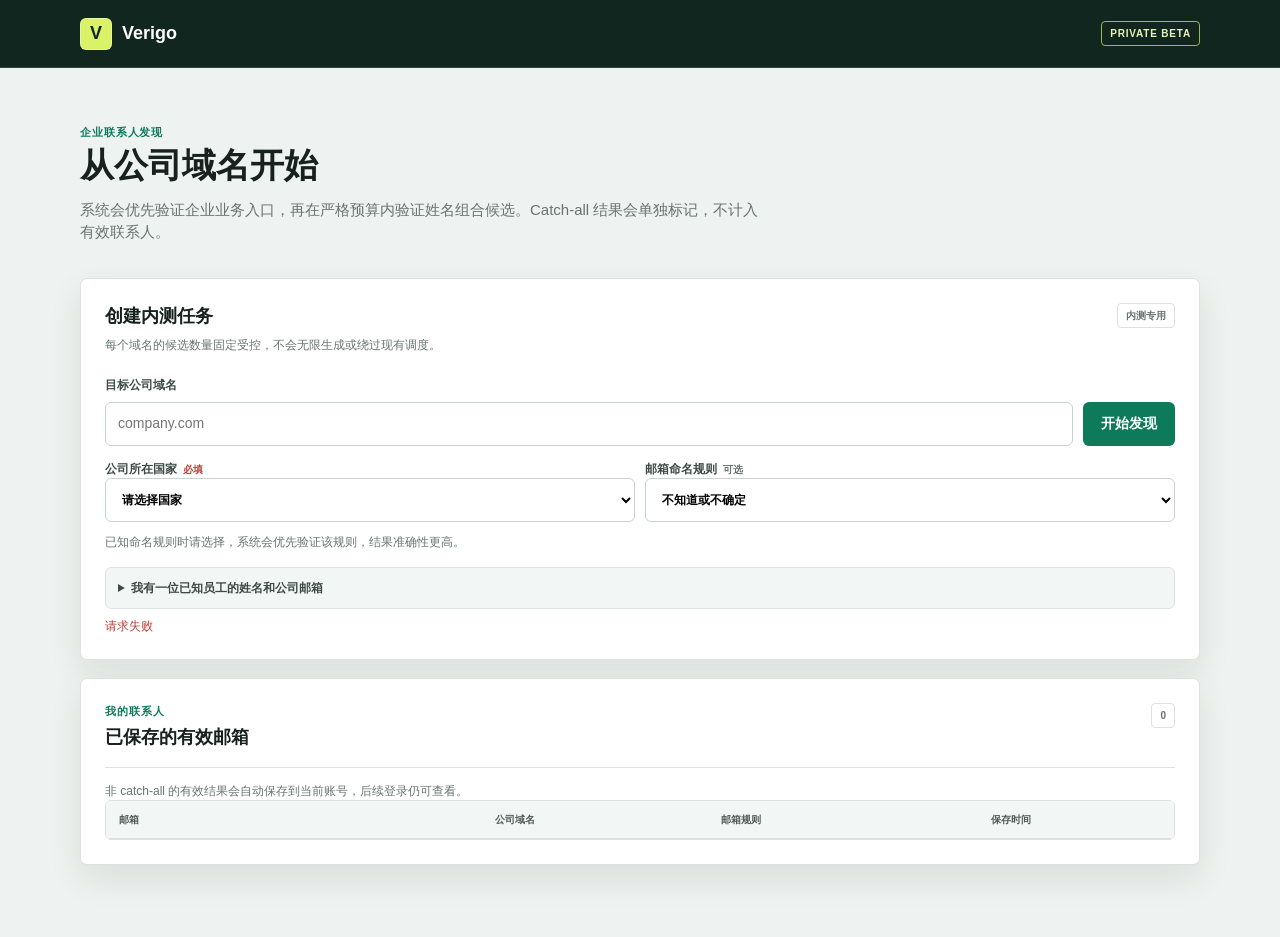
==== private_pages/prospecting-beta.html @ 8c3feac4 "Extend contact prospecting history and saves" ====
<!doctype html>
<html lang="zh-CN">
<head>
  <meta charset="utf-8">
  <meta name="viewport" content="width=device-width, initial-scale=1">
  <meta name="robots" content="noindex,nofollow,noarchive">
  <title>Verigo - 企业联系人发现内测</title>
  <link rel="icon" type="image/svg+xml" href="/static/favicon.svg">
  <link rel="stylesheet" href="/static/css/prospecting-beta.css">
</head>
<body>
  <header class="topbar">
    <a class="brand" href="/dashboard" aria-label="返回 Verigo">
      <span class="brand-mark">V</span><span>Verigo</span>
    </a>
    <span class="beta-label">PRIVATE BETA</span>
  </header>
  <main class="shell">
    <section class="intro" aria-labelledby="page-title">
      <p class="eyebrow">企业联系人发现</p>
      <h1 id="page-title">从公司域名开始</h1>
      <p>系统会优先验证企业业务入口，再在严格预算内验证姓名组合候选。Catch-all 结果会单独标记，不计入有效联系人。</p>
    </section>

    <section class="tool" aria-labelledby="submit-title">
      <div class="tool-heading">
        <div><h2 id="submit-title">创建内测任务</h2><p>每个域名的候选数量固定受控，不会无限生成或绕过现有调度。</p></div>
        <span id="daily-limit" class="limit">内测专用</span>
      </div>
      <form id="run-form" class="run-form">
        <label for="domain">目标公司域名</label>
        <div class="domain-row">
          <input id="domain" name="domain" type="text" autocomplete="url" placeholder="company.com" spellcheck="false" required>
          <button id="submit" class="primary" type="submit">开始发现</button>
        </div>
        <div class="run-fields">
          <label for="country">公司所在国家<span class="required">必填</span>
            <select id="country" name="country" required>
              <option value="" selected disabled>请选择国家</option>
              <option value="US">美国</option><option value="GB">英国</option><option value="DE">德国</option>
              <option value="FR">法国</option><option value="IT">意大利</option><option value="ES">西班牙</option>
              <option value="CN">中国</option><option value="JP">日本</option><option value="KR">韩国</option>
              <option value="IN">印度</option><option value="CA">加拿大</option><option value="AU">澳大利亚</option>
              <option value="NL">荷兰</option><option value="SE">瑞典</option><option value="CH">瑞士</option>
              <option value="BR">巴西</option><option value="MX">墨西哥</option><option value="PL">波兰</option>
              <option value="TR">土耳其</option><option value="OTHER">其他（英文姓名库）</option>
            </select>
          </label>
          <label for="email-pattern">邮箱命名规则<span class="optional">可选</span>
            <select id="email-pattern" name="email_pattern">
              <option value="">不知道或不确定</option>
              <option value="first.last">first.last</option><option value="firstlast">firstlast</option>
              <option value="first_last">first_last</option><option value="first-last">first-last</option>
              <option value="f.last">f.last</option><option value="flast">flast</option>
              <option value="last.first">last.first</option><option value="lastfirst">lastfirst</option>
              <option value="last_first">last_first</option>
            </select>
          </label>
        </div>
        <p class="field-hint">已知命名规则时请选择，系统会优先验证该规则，结果准确性更高。</p>
        <details class="known-contact">
          <summary>我有一位已知员工的姓名和公司邮箱</summary>
          <p>系统会从这个样本自动识别邮箱规则，并在本域名的后续任务中优先使用。</p>
          <div class="known-contact-fields">
            <label>名字<input id="known-first-name" autocomplete="given-name" placeholder="John"></label>
            <label>姓氏<input id="known-last-name" autocomplete="family-name" placeholder="Smith"></label>
            <label>公司邮箱<input id="known-email" type="email" autocomplete="email" placeholder="john.smith@company.com"></label>
          </div>
        </details>
        <p id="form-error" class="error" role="alert"></p>
      </form>
    </section>

    <section id="run-panel" class="run-panel hidden" aria-live="polite">
      <div class="run-heading">
        <div><p class="eyebrow">当前任务</p><h2 id="run-domain">-</h2></div>
        <div class="run-actions"><span id="run-status" class="status">-</span><button id="stop" class="stop hidden" type="button">停止</button></div>
      </div>
      <div class="progress-copy"><span id="progress-copy">-</span><strong id="progress-value">0%</strong></div>
      <div class="progress-track"><div id="progress-bar" class="progress-bar"></div></div>
      <div class="metrics" aria-label="任务统计">
        <div><span>候选</span><strong id="metric-total">0</strong></div>
        <div><span>已处理</span><strong id="metric-completed">0</strong></div>
        <div><span>有效</span><strong id="metric-verified">0</strong></div>
        <div><span>Catch-all</span><strong id="metric-catchall">0</strong></div>
      </div>
      <p id="profile-copy" class="profile-copy"></p>
      <p id="run-error" class="error" role="alert"></p>
    </section>

    <section id="results-panel" class="results hidden" aria-labelledby="results-title">
      <div class="results-heading"><div><p class="eyebrow">结果</p><h2 id="results-title">已确认企业联系方式</h2></div><span id="result-count" class="limit">0</span></div>
      <div class="table-wrap">
        <table>
          <thead><tr><th>邮箱</th><th>类别</th><th>生成依据</th><th>状态</th><th>验证详情</th></tr></thead>
          <tbody id="results-body"></tbody>
        </table>
      </div>
    </section>

    <section id="saved-contacts-panel" class="results" aria-labelledby="saved-contacts-title">
      <div class="results-heading"><div><p class="eyebrow">我的联系人</p><h2 id="saved-contacts-title">已保存的有效邮箱</h2></div><span id="saved-contact-count" class="limit">0</span></div>
      <p class="profile-copy">非 catch-all 的有效结果会自动保存到当前账号，后续登录仍可查看。</p>
      <div class="table-wrap">
        <table>
          <thead><tr><th>邮箱</th><th>公司域名</th><th>邮箱规则</th><th>保存时间</th></tr></thead>
          <tbody id="saved-contacts-body"></tbody>
        </table>
      </div>
    </section>
  </main>
  <script src="/static/js/prospecting-beta.js"></script>
</body>
</html>
---- static/css/prospecting-beta.css ----
:root { --ink:#17211e; --muted:#68746f; --line:#dce3df; --soft:#f2f6f4; --paper:#fff; --canvas:#eef2f0; --accent:#0d7a59; --accent-dark:#075c42; --lime:#d9f267; --good:#087b57; --bad:#bc403a; --warn:#a45c08; --shadow:0 14px 34px rgba(26,42,35,.09); }
* { box-sizing:border-box; }
body { margin:0; min-width:320px; background:var(--canvas); color:var(--ink); font:14px/1.5 Inter,"Segoe UI","Microsoft YaHei",sans-serif; }
button,input,select { font:inherit; letter-spacing:0; } button { cursor:pointer; } .hidden { display:none !important; }
.topbar { height:68px; display:flex; align-items:center; justify-content:space-between; padding:0 max(24px,calc((100vw - 1120px)/2)); border-bottom:1px solid #31453b; background:#10261e; color:#fff; }
.brand { display:flex; align-items:center; gap:10px; color:inherit; text-decoration:none; font-size:18px; font-weight:800; }.brand-mark { display:grid; place-items:center; width:32px; height:32px; border:1px solid rgba(255,255,255,.34); border-radius:6px; background:var(--lime); color:#10261e; font-weight:900; }.beta-label,.limit { padding:4px 8px; border:1px solid #9fb64e; border-radius:4px; color:#e8f4b7; font-size:10px; font-weight:800; letter-spacing:.08em; }.limit { border-color:var(--line); background:#fff; color:var(--muted); letter-spacing:0; }
.shell { width:min(1120px,calc(100% - 32px)); margin:0 auto; padding:56px 0 72px; }.intro { max-width:690px; margin-bottom:34px; }.eyebrow { margin:0 0 5px; color:var(--accent); font-size:11px; font-weight:800; letter-spacing:.08em; }.intro h1 { margin:0; font-size:34px; line-height:1.16; }.intro p:last-child { margin:14px 0 0; color:var(--muted); font-size:15px; }
.tool,.run-panel,.results { margin-top:18px; border:1px solid var(--line); border-radius:7px; background:var(--paper); box-shadow:var(--shadow); }.tool { padding:24px; }.tool-heading,.run-heading,.results-heading,.progress-copy { display:flex; align-items:flex-start; justify-content:space-between; gap:18px; }.tool h2,.run-panel h2,.results h2 { margin:0; font-size:18px; }.tool-heading p,.profile-copy { margin:6px 0 0; color:var(--muted); font-size:12px; }.run-form { margin-top:22px; }.run-form label { display:block; margin-bottom:8px; color:#3e4b46; font-size:12px; font-weight:750; }.domain-row { display:flex; gap:10px; }.domain-row input { flex:1; min-width:0; min-height:44px; padding:9px 12px; border:1px solid #c9d3ce; border-radius:6px; outline:0; }.domain-row input:focus { border-color:var(--accent); box-shadow:0 0 0 3px rgba(13,122,89,.1); }.primary { min-height:44px; padding:0 18px; border:0; border-radius:6px; background:var(--accent); color:#fff; font-weight:750; }.primary:hover { background:var(--accent-dark); }.primary:disabled { background:#99a7a1; cursor:not-allowed; }.error { min-height:18px; margin:8px 0 0; color:var(--bad); font-size:12px; }
.run-panel,.results { padding:24px; }.run-actions { display:flex; align-items:center; gap:9px; }.status { padding:5px 8px; border-radius:4px; background:#edf1ef; color:var(--muted); font-size:11px; font-weight:750; }.status.running,.status.queued { background:#fff0d4; color:#85500b; }.status.completed { background:#ddf3e8; color:#086447; }.status.failed,.status.stopped { background:#f8e1df; color:#9c302c; }.stop { min-height:30px; padding:0 10px; border:1px solid #c94742; border-radius:5px; background:#fff; color:#aa3632; font-size:12px; font-weight:750; }.progress-copy { margin:25px 0 8px; color:var(--muted); font-size:12px; }.progress-copy strong { color:var(--ink); font-variant-numeric:tabular-nums; }.progress-track { height:7px; overflow:hidden; border-radius:5px; background:#e5ebe8; }.progress-bar { width:0; height:100%; background:var(--accent); transition:width .3s ease; }.metrics { display:grid; grid-template-columns:repeat(4,1fr); margin-top:22px; border:1px solid var(--line); border-radius:6px; overflow:hidden; }.metrics div { min-height:76px; display:flex; flex-direction:column; justify-content:center; padding:12px 15px; border-right:1px solid var(--line); }.metrics div:last-child { border:0; }.metrics span { color:var(--muted); font-size:11px; }.metrics strong { margin-top:4px; font-size:23px; font-variant-numeric:tabular-nums; }.profile-copy { padding-top:14px; border-top:1px solid var(--line); }
.run-fields { display:grid; grid-template-columns:repeat(2,minmax(0,1fr)); gap:10px; margin-top:14px; }.run-fields label { display:block; margin-bottom:8px; color:#3e4b46; font-size:12px; font-weight:750; }.run-fields select { width:100%; min-height:44px; padding:9px 12px; border:1px solid #c9d3ce; border-radius:6px; outline:0; background:#fff; }.run-fields select:focus { border-color:var(--accent); box-shadow:0 0 0 3px rgba(13,122,89,.1); }.required,.optional { margin-left:6px; font-size:10px; font-weight:700; }.required { color:var(--bad); }.optional,.field-hint { color:var(--muted); }.field-hint { margin:3px 0 0; font-size:12px; }
.known-contact { margin-top:16px; padding:11px 12px; border:1px solid var(--line); border-radius:6px; background:var(--soft); }.known-contact summary { color:#3e4b46; font-size:12px; font-weight:750; cursor:pointer; }.known-contact p { margin:8px 0 0; color:var(--muted); font-size:12px; }.known-contact-fields { display:grid; grid-template-columns:1fr 1fr 1.4fr; gap:10px; margin-top:12px; }.known-contact-fields label { display:block; color:#3e4b46; font-size:12px; font-weight:750; }.known-contact-fields input { width:100%; min-height:40px; margin-top:5px; padding:8px 10px; border:1px solid #c9d3ce; border-radius:5px; background:#fff; }
.results-heading { margin-bottom:16px; }.table-wrap { overflow:auto; border:1px solid var(--line); border-radius:6px; } table { width:100%; min-width:840px; border-collapse:collapse; table-layout:fixed; } th { padding:11px 13px; border-bottom:1px solid var(--line); background:var(--soft); color:#4d5a55; font-size:10px; text-align:left; text-transform:uppercase; } td { padding:12px 13px; border-bottom:1px solid #e8ecea; vertical-align:top; overflow-wrap:anywhere; } tbody tr:last-child td { border:0; } th:nth-child(1){width:25%} th:nth-child(2){width:15%} th:nth-child(3){width:18%} th:nth-child(4){width:13%}.pill { display:inline-block; padding:4px 7px; border-radius:4px; font-size:11px; font-weight:750; }.pill.verified { background:#dff3e9; color:var(--good); }.pill.undeliverable { background:#f9e2e0; color:var(--bad); }.pill.catch_all,.pill.unknown { background:#fff0d5; color:var(--warn); }.detail { color:var(--muted); font-size:12px; }.empty td { height:150px; color:var(--muted); text-align:center; vertical-align:middle; }
@media (max-width:680px) { .topbar { padding:0 16px; }.shell { width:min(100% - 24px,1120px); padding-top:34px; }.intro h1 { font-size:28px; }.tool,.run-panel,.results { padding:18px; }.tool-heading,.run-heading,.results-heading { align-items:flex-start; flex-direction:column; }.domain-row { flex-direction:column; }.run-fields,.known-contact-fields { grid-template-columns:1fr; }.primary { width:100%; }.metrics { grid-template-columns:repeat(2,1fr); }.metrics div:nth-child(2) { border-right:0; }.metrics div:nth-child(-n+2) { border-bottom:1px solid var(--line); } }
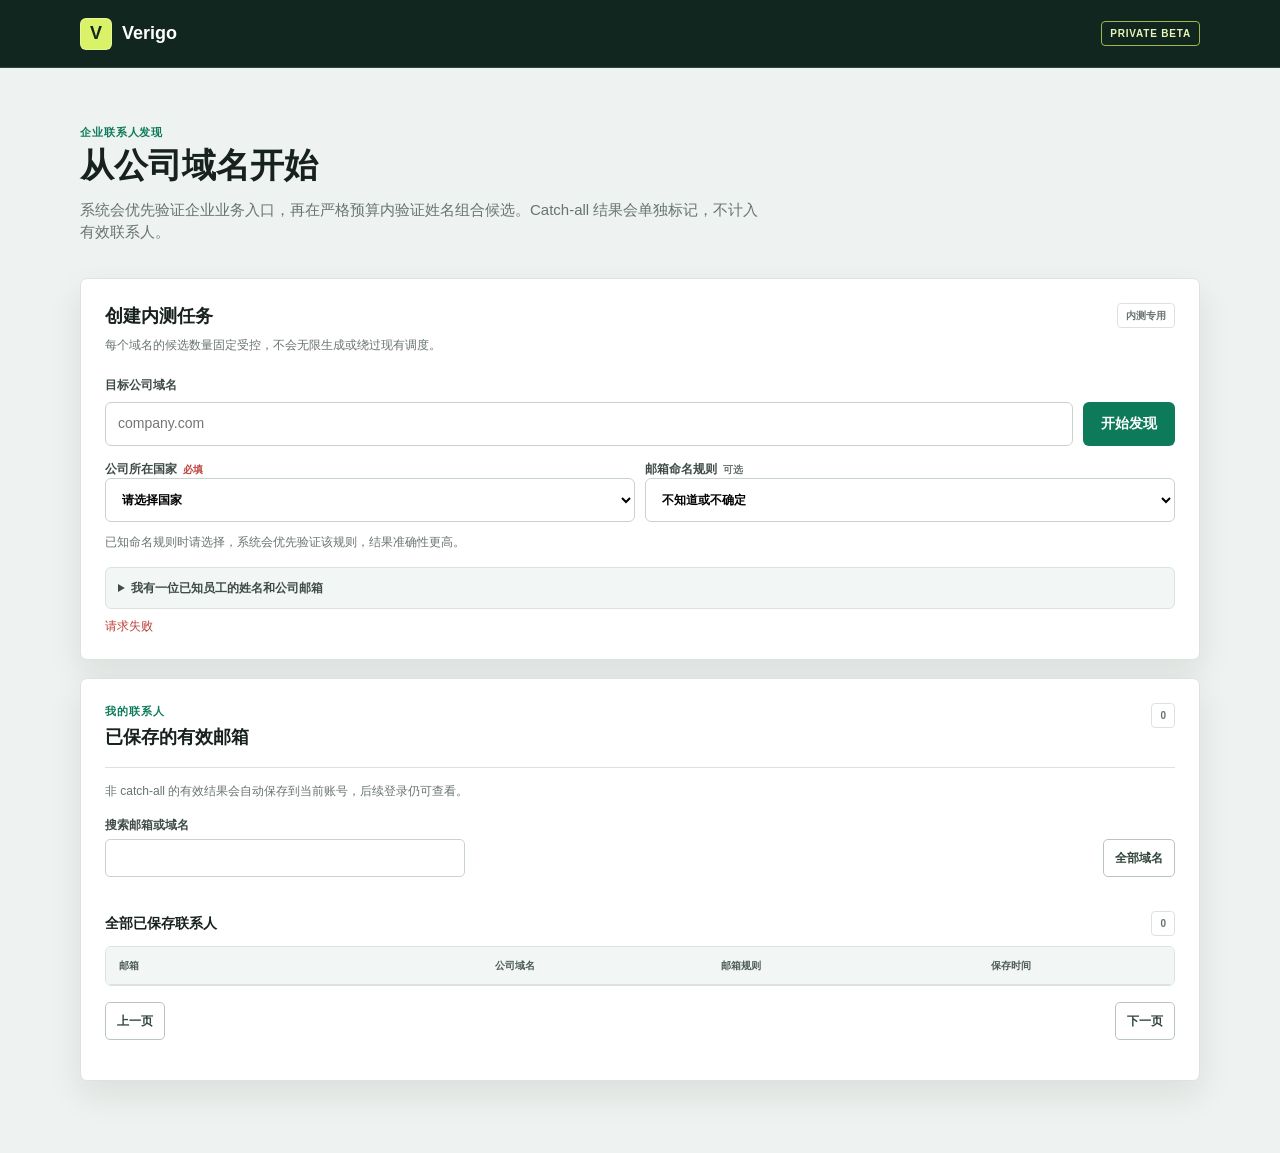
==== commit cef4e7d7: "Protect prospecting and organize saved contacts" ====
--- a/private_pages/prospecting-beta.html
+++ b/private_pages/prospecting-beta.html
@@ -85,6 +85,7 @@
         <div><span>Catch-all</span><strong id="metric-catchall">0</strong></div>
       </div>
       <p id="profile-copy" class="profile-copy"></p>
+      <p id="run-protection" class="protection-note hidden" role="status"></p>
       <p id="run-error" class="error" role="alert"></p>
     </section>
 
@@ -101,12 +102,19 @@
     <section id="saved-contacts-panel" class="results" aria-labelledby="saved-contacts-title">
       <div class="results-heading"><div><p class="eyebrow">我的联系人</p><h2 id="saved-contacts-title">已保存的有效邮箱</h2></div><span id="saved-contact-count" class="limit">0</span></div>
       <p class="profile-copy">非 catch-all 的有效结果会自动保存到当前账号，后续登录仍可查看。</p>
+      <div class="saved-controls">
+        <label class="saved-search"><span>搜索邮箱或域名</span><input id="saved-contact-search" type="search" autocomplete="off"></label>
+        <button id="saved-show-all" class="secondary" type="button">全部域名</button>
+      </div>
+      <div id="saved-domain-list" class="saved-domain-list" aria-label="按域名查看联系人"></div>
+      <div class="saved-table-heading"><div><h3 id="saved-contact-view-title">全部已保存联系人</h3></div><span id="saved-contact-view-count" class="limit">0</span></div>
       <div class="table-wrap">
         <table>
           <thead><tr><th>邮箱</th><th>公司域名</th><th>邮箱规则</th><th>保存时间</th></tr></thead>
           <tbody id="saved-contacts-body"></tbody>
         </table>
       </div>
+      <div class="saved-pagination"><button id="saved-previous" class="secondary" type="button">上一页</button><button id="saved-next" class="secondary" type="button">下一页</button></div>
     </section>
   </main>
   <script src="/static/js/prospecting-beta.js"></script>
--- a/static/css/prospecting-beta.css
+++ b/static/css/prospecting-beta.css
@@ -7,7 +7,9 @@
 .shell { width:min(1120px,calc(100% - 32px)); margin:0 auto; padding:56px 0 72px; }.intro { max-width:690px; margin-bottom:34px; }.eyebrow { margin:0 0 5px; color:var(--accent); font-size:11px; font-weight:800; letter-spacing:.08em; }.intro h1 { margin:0; font-size:34px; line-height:1.16; }.intro p:last-child { margin:14px 0 0; color:var(--muted); font-size:15px; }
 .tool,.run-panel,.results { margin-top:18px; border:1px solid var(--line); border-radius:7px; background:var(--paper); box-shadow:var(--shadow); }.tool { padding:24px; }.tool-heading,.run-heading,.results-heading,.progress-copy { display:flex; align-items:flex-start; justify-content:space-between; gap:18px; }.tool h2,.run-panel h2,.results h2 { margin:0; font-size:18px; }.tool-heading p,.profile-copy { margin:6px 0 0; color:var(--muted); font-size:12px; }.run-form { margin-top:22px; }.run-form label { display:block; margin-bottom:8px; color:#3e4b46; font-size:12px; font-weight:750; }.domain-row { display:flex; gap:10px; }.domain-row input { flex:1; min-width:0; min-height:44px; padding:9px 12px; border:1px solid #c9d3ce; border-radius:6px; outline:0; }.domain-row input:focus { border-color:var(--accent); box-shadow:0 0 0 3px rgba(13,122,89,.1); }.primary { min-height:44px; padding:0 18px; border:0; border-radius:6px; background:var(--accent); color:#fff; font-weight:750; }.primary:hover { background:var(--accent-dark); }.primary:disabled { background:#99a7a1; cursor:not-allowed; }.error { min-height:18px; margin:8px 0 0; color:var(--bad); font-size:12px; }
 .run-panel,.results { padding:24px; }.run-actions { display:flex; align-items:center; gap:9px; }.status { padding:5px 8px; border-radius:4px; background:#edf1ef; color:var(--muted); font-size:11px; font-weight:750; }.status.running,.status.queued { background:#fff0d4; color:#85500b; }.status.completed { background:#ddf3e8; color:#086447; }.status.failed,.status.stopped { background:#f8e1df; color:#9c302c; }.stop { min-height:30px; padding:0 10px; border:1px solid #c94742; border-radius:5px; background:#fff; color:#aa3632; font-size:12px; font-weight:750; }.progress-copy { margin:25px 0 8px; color:var(--muted); font-size:12px; }.progress-copy strong { color:var(--ink); font-variant-numeric:tabular-nums; }.progress-track { height:7px; overflow:hidden; border-radius:5px; background:#e5ebe8; }.progress-bar { width:0; height:100%; background:var(--accent); transition:width .3s ease; }.metrics { display:grid; grid-template-columns:repeat(4,1fr); margin-top:22px; border:1px solid var(--line); border-radius:6px; overflow:hidden; }.metrics div { min-height:76px; display:flex; flex-direction:column; justify-content:center; padding:12px 15px; border-right:1px solid var(--line); }.metrics div:last-child { border:0; }.metrics span { color:var(--muted); font-size:11px; }.metrics strong { margin-top:4px; font-size:23px; font-variant-numeric:tabular-nums; }.profile-copy { padding-top:14px; border-top:1px solid var(--line); }
+.protection-note { margin:12px 0 0; padding:10px 12px; border:1px solid #e5c887; border-radius:6px; background:#fff7e3; color:#7c5109; font-size:12px; }
 .run-fields { display:grid; grid-template-columns:repeat(2,minmax(0,1fr)); gap:10px; margin-top:14px; }.run-fields label { display:block; margin-bottom:8px; color:#3e4b46; font-size:12px; font-weight:750; }.run-fields select { width:100%; min-height:44px; padding:9px 12px; border:1px solid #c9d3ce; border-radius:6px; outline:0; background:#fff; }.run-fields select:focus { border-color:var(--accent); box-shadow:0 0 0 3px rgba(13,122,89,.1); }.required,.optional { margin-left:6px; font-size:10px; font-weight:700; }.required { color:var(--bad); }.optional,.field-hint { color:var(--muted); }.field-hint { margin:3px 0 0; font-size:12px; }
 .known-contact { margin-top:16px; padding:11px 12px; border:1px solid var(--line); border-radius:6px; background:var(--soft); }.known-contact summary { color:#3e4b46; font-size:12px; font-weight:750; cursor:pointer; }.known-contact p { margin:8px 0 0; color:var(--muted); font-size:12px; }.known-contact-fields { display:grid; grid-template-columns:1fr 1fr 1.4fr; gap:10px; margin-top:12px; }.known-contact-fields label { display:block; color:#3e4b46; font-size:12px; font-weight:750; }.known-contact-fields input { width:100%; min-height:40px; margin-top:5px; padding:8px 10px; border:1px solid #c9d3ce; border-radius:5px; background:#fff; }
 .results-heading { margin-bottom:16px; }.table-wrap { overflow:auto; border:1px solid var(--line); border-radius:6px; } table { width:100%; min-width:840px; border-collapse:collapse; table-layout:fixed; } th { padding:11px 13px; border-bottom:1px solid var(--line); background:var(--soft); color:#4d5a55; font-size:10px; text-align:left; text-transform:uppercase; } td { padding:12px 13px; border-bottom:1px solid #e8ecea; vertical-align:top; overflow-wrap:anywhere; } tbody tr:last-child td { border:0; } th:nth-child(1){width:25%} th:nth-child(2){width:15%} th:nth-child(3){width:18%} th:nth-child(4){width:13%}.pill { display:inline-block; padding:4px 7px; border-radius:4px; font-size:11px; font-weight:750; }.pill.verified { background:#dff3e9; color:var(--good); }.pill.undeliverable { background:#f9e2e0; color:var(--bad); }.pill.catch_all,.pill.unknown { background:#fff0d5; color:var(--warn); }.detail { color:var(--muted); font-size:12px; }.empty td { height:150px; color:var(--muted); text-align:center; vertical-align:middle; }
-@media (max-width:680px) { .topbar { padding:0 16px; }.shell { width:min(100% - 24px,1120px); padding-top:34px; }.intro h1 { font-size:28px; }.tool,.run-panel,.results { padding:18px; }.tool-heading,.run-heading,.results-heading { align-items:flex-start; flex-direction:column; }.domain-row { flex-direction:column; }.run-fields,.known-contact-fields { grid-template-columns:1fr; }.primary { width:100%; }.metrics { grid-template-columns:repeat(2,1fr); }.metrics div:nth-child(2) { border-right:0; }.metrics div:nth-child(-n+2) { border-bottom:1px solid var(--line); } }
+.saved-controls,.saved-table-heading,.saved-pagination { display:flex; align-items:end; justify-content:space-between; gap:12px; margin:16px 0; }.saved-search { display:grid; gap:5px; color:#3e4b46; font-size:12px; font-weight:750; }.saved-search input { width:min(360px,70vw); min-height:38px; padding:7px 9px; border:1px solid #c9d3ce; border-radius:5px; background:#fff; outline:0; }.saved-search input:focus { border-color:var(--accent); box-shadow:0 0 0 3px rgba(13,122,89,.1); }.secondary { min-height:38px; padding:0 11px; border:1px solid #b8c5be; border-radius:5px; background:#fff; color:#31453b; font-size:12px; font-weight:750; }.secondary:hover:not(:disabled) { border-color:var(--accent); color:var(--accent-dark); }.secondary:disabled { opacity:.45; cursor:not-allowed; }.saved-domain-list { display:grid; grid-template-columns:repeat(auto-fill,minmax(190px,1fr)); gap:8px; max-height:244px; overflow:auto; padding:1px; }.domain-card { min-height:62px; display:flex; flex-direction:column; align-items:flex-start; justify-content:center; gap:2px; padding:10px 11px; border:1px solid var(--line); border-radius:6px; background:#fff; color:var(--ink); text-align:left; }.domain-card:hover,.domain-card.active { border-color:var(--accent); background:#edf8f3; }.domain-card strong { max-width:100%; overflow:hidden; text-overflow:ellipsis; white-space:nowrap; font-size:13px; }.domain-card span { color:var(--muted); font-size:11px; }.saved-table-heading { align-items:center; margin-bottom:10px; }.saved-table-heading h3 { margin:0; font-size:14px; }
+@media (max-width:680px) { .topbar { padding:0 16px; }.shell { width:min(100% - 24px,1120px); padding-top:34px; }.intro h1 { font-size:28px; }.tool,.run-panel,.results { padding:18px; }.tool-heading,.run-heading,.results-heading,.saved-controls { align-items:flex-start; flex-direction:column; }.domain-row { flex-direction:column; }.run-fields,.known-contact-fields { grid-template-columns:1fr; }.primary { width:100%; }.metrics { grid-template-columns:repeat(2,1fr); }.metrics div:nth-child(2) { border-right:0; }.metrics div:nth-child(-n+2) { border-bottom:1px solid var(--line); }.saved-search input { width:100%; }.saved-controls .secondary { width:100%; } }
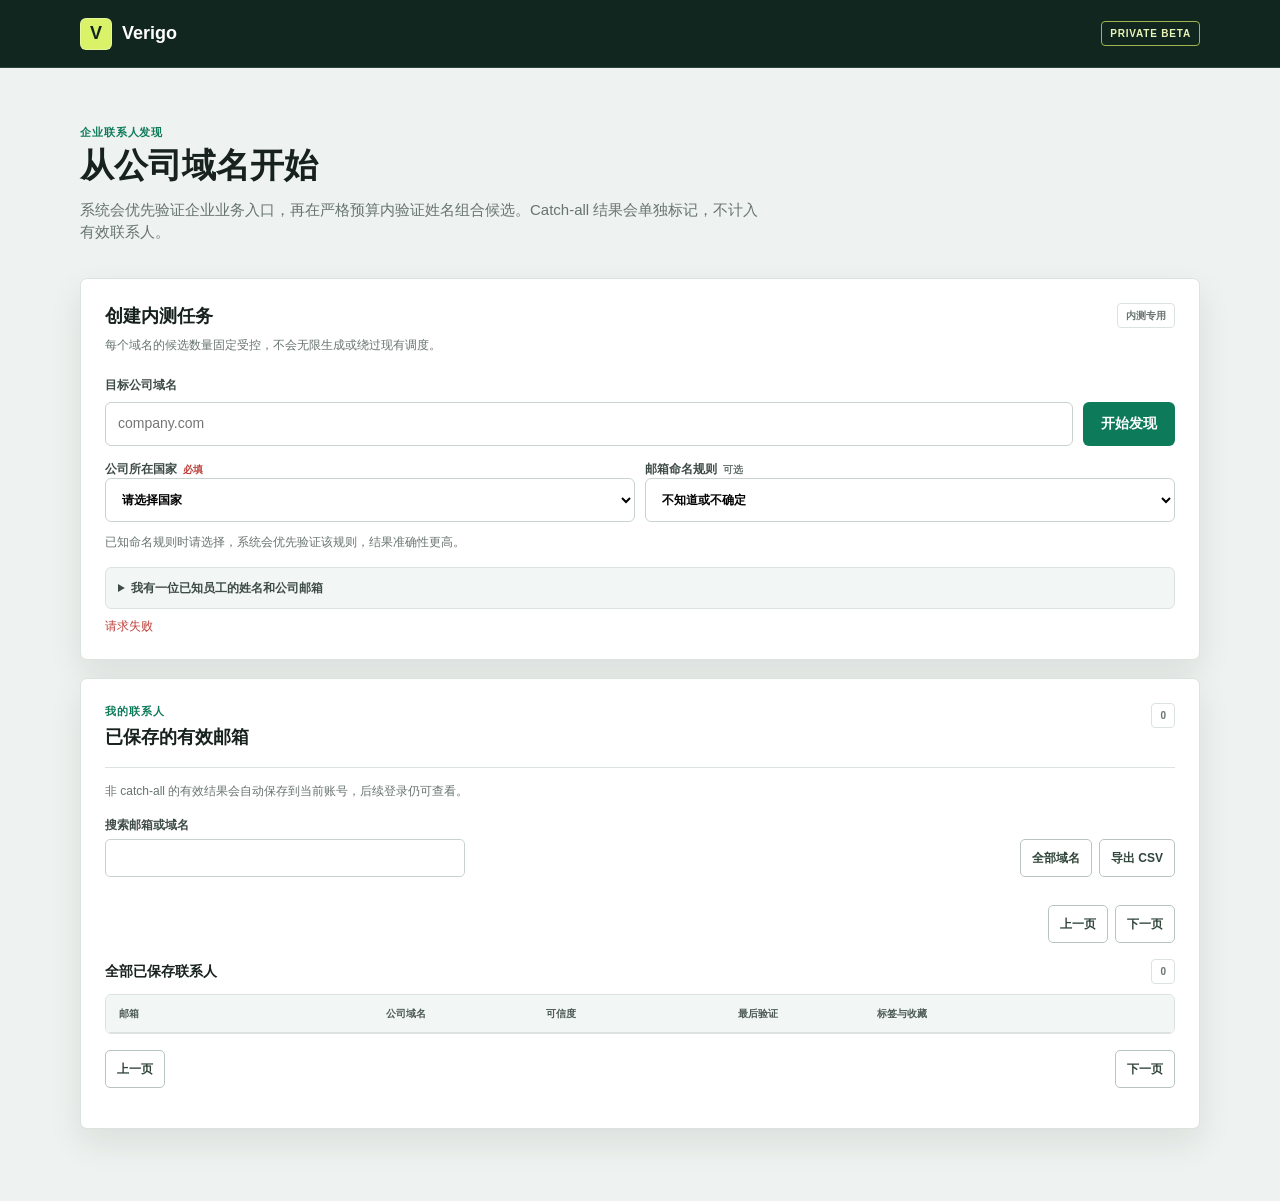
==== commit aea2bb32: "Refactor prospecting workflow and contact workspace" ====
--- a/private_pages/prospecting-beta.html
+++ b/private_pages/prospecting-beta.html
@@ -97,6 +97,7 @@
           <tbody id="results-body"></tbody>
         </table>
       </div>
+      <div class="saved-pagination"><button id="result-previous" class="secondary" type="button">上一页</button><button id="result-next" class="secondary" type="button">下一页</button></div>
     </section>
 
     <section id="saved-contacts-panel" class="results" aria-labelledby="saved-contacts-title">
@@ -104,13 +105,15 @@
       <p class="profile-copy">非 catch-all 的有效结果会自动保存到当前账号，后续登录仍可查看。</p>
       <div class="saved-controls">
         <label class="saved-search"><span>搜索邮箱或域名</span><input id="saved-contact-search" type="search" autocomplete="off"></label>
-        <button id="saved-show-all" class="secondary" type="button">全部域名</button>
+        <div class="saved-actions"><button id="saved-show-all" class="secondary" type="button">全部域名</button><button id="saved-export" class="secondary" type="button">导出 CSV</button></div>
       </div>
       <div id="saved-domain-list" class="saved-domain-list" aria-label="按域名查看联系人"></div>
+      <div class="directory-pagination"><span id="saved-domain-count" class="directory-count"></span><div><button id="saved-domain-previous" class="secondary" type="button">上一页</button><button id="saved-domain-next" class="secondary" type="button">下一页</button></div></div>
+      <p id="saved-company-meta" class="profile-copy hidden"></p>
       <div class="saved-table-heading"><div><h3 id="saved-contact-view-title">全部已保存联系人</h3></div><span id="saved-contact-view-count" class="limit">0</span></div>
       <div class="table-wrap">
         <table>
-          <thead><tr><th>邮箱</th><th>公司域名</th><th>邮箱规则</th><th>保存时间</th></tr></thead>
+          <thead><tr><th>邮箱</th><th>公司域名</th><th>可信度</th><th>最后验证</th><th>标签与收藏</th></tr></thead>
           <tbody id="saved-contacts-body"></tbody>
         </table>
       </div>
--- a/static/css/prospecting-beta.css
+++ b/static/css/prospecting-beta.css
@@ -11,5 +11,6 @@
 .run-fields { display:grid; grid-template-columns:repeat(2,minmax(0,1fr)); gap:10px; margin-top:14px; }.run-fields label { display:block; margin-bottom:8px; color:#3e4b46; font-size:12px; font-weight:750; }.run-fields select { width:100%; min-height:44px; padding:9px 12px; border:1px solid #c9d3ce; border-radius:6px; outline:0; background:#fff; }.run-fields select:focus { border-color:var(--accent); box-shadow:0 0 0 3px rgba(13,122,89,.1); }.required,.optional { margin-left:6px; font-size:10px; font-weight:700; }.required { color:var(--bad); }.optional,.field-hint { color:var(--muted); }.field-hint { margin:3px 0 0; font-size:12px; }
 .known-contact { margin-top:16px; padding:11px 12px; border:1px solid var(--line); border-radius:6px; background:var(--soft); }.known-contact summary { color:#3e4b46; font-size:12px; font-weight:750; cursor:pointer; }.known-contact p { margin:8px 0 0; color:var(--muted); font-size:12px; }.known-contact-fields { display:grid; grid-template-columns:1fr 1fr 1.4fr; gap:10px; margin-top:12px; }.known-contact-fields label { display:block; color:#3e4b46; font-size:12px; font-weight:750; }.known-contact-fields input { width:100%; min-height:40px; margin-top:5px; padding:8px 10px; border:1px solid #c9d3ce; border-radius:5px; background:#fff; }
 .results-heading { margin-bottom:16px; }.table-wrap { overflow:auto; border:1px solid var(--line); border-radius:6px; } table { width:100%; min-width:840px; border-collapse:collapse; table-layout:fixed; } th { padding:11px 13px; border-bottom:1px solid var(--line); background:var(--soft); color:#4d5a55; font-size:10px; text-align:left; text-transform:uppercase; } td { padding:12px 13px; border-bottom:1px solid #e8ecea; vertical-align:top; overflow-wrap:anywhere; } tbody tr:last-child td { border:0; } th:nth-child(1){width:25%} th:nth-child(2){width:15%} th:nth-child(3){width:18%} th:nth-child(4){width:13%}.pill { display:inline-block; padding:4px 7px; border-radius:4px; font-size:11px; font-weight:750; }.pill.verified { background:#dff3e9; color:var(--good); }.pill.undeliverable { background:#f9e2e0; color:var(--bad); }.pill.catch_all,.pill.unknown { background:#fff0d5; color:var(--warn); }.detail { color:var(--muted); font-size:12px; }.empty td { height:150px; color:var(--muted); text-align:center; vertical-align:middle; }
-.saved-controls,.saved-table-heading,.saved-pagination { display:flex; align-items:end; justify-content:space-between; gap:12px; margin:16px 0; }.saved-search { display:grid; gap:5px; color:#3e4b46; font-size:12px; font-weight:750; }.saved-search input { width:min(360px,70vw); min-height:38px; padding:7px 9px; border:1px solid #c9d3ce; border-radius:5px; background:#fff; outline:0; }.saved-search input:focus { border-color:var(--accent); box-shadow:0 0 0 3px rgba(13,122,89,.1); }.secondary { min-height:38px; padding:0 11px; border:1px solid #b8c5be; border-radius:5px; background:#fff; color:#31453b; font-size:12px; font-weight:750; }.secondary:hover:not(:disabled) { border-color:var(--accent); color:var(--accent-dark); }.secondary:disabled { opacity:.45; cursor:not-allowed; }.saved-domain-list { display:grid; grid-template-columns:repeat(auto-fill,minmax(190px,1fr)); gap:8px; max-height:244px; overflow:auto; padding:1px; }.domain-card { min-height:62px; display:flex; flex-direction:column; align-items:flex-start; justify-content:center; gap:2px; padding:10px 11px; border:1px solid var(--line); border-radius:6px; background:#fff; color:var(--ink); text-align:left; }.domain-card:hover,.domain-card.active { border-color:var(--accent); background:#edf8f3; }.domain-card strong { max-width:100%; overflow:hidden; text-overflow:ellipsis; white-space:nowrap; font-size:13px; }.domain-card span { color:var(--muted); font-size:11px; }.saved-table-heading { align-items:center; margin-bottom:10px; }.saved-table-heading h3 { margin:0; font-size:14px; }
+.saved-controls,.saved-table-heading,.saved-pagination { display:flex; align-items:end; justify-content:space-between; gap:12px; margin:16px 0; }.saved-actions,.contact-tools { display:flex; align-items:center; gap:7px; }.saved-search { display:grid; gap:5px; color:#3e4b46; font-size:12px; font-weight:750; }.saved-search input { width:min(360px,70vw); min-height:38px; padding:7px 9px; border:1px solid #c9d3ce; border-radius:5px; background:#fff; outline:0; }.saved-search input:focus,.tag-input:focus { border-color:var(--accent); box-shadow:0 0 0 3px rgba(13,122,89,.1); }.secondary { min-height:38px; padding:0 11px; border:1px solid #b8c5be; border-radius:5px; background:#fff; color:#31453b; font-size:12px; font-weight:750; }.secondary:hover:not(:disabled) { border-color:var(--accent); color:var(--accent-dark); }.secondary:disabled { opacity:.45; cursor:not-allowed; }.saved-domain-list { display:grid; grid-template-columns:repeat(auto-fill,minmax(190px,1fr)); gap:8px; max-height:244px; overflow:auto; padding:1px; }.domain-card { min-height:62px; display:flex; flex-direction:column; align-items:flex-start; justify-content:center; gap:2px; padding:10px 11px; border:1px solid var(--line); border-radius:6px; background:#fff; color:var(--ink); text-align:left; }.domain-card:hover,.domain-card.active { border-color:var(--accent); background:#edf8f3; }.domain-card strong { max-width:100%; overflow:hidden; text-overflow:ellipsis; white-space:nowrap; font-size:13px; }.domain-card span { color:var(--muted); font-size:11px; }.saved-table-heading { align-items:center; margin-bottom:10px; }.saved-table-heading h3 { margin:0; font-size:14px; }.favorite { width:30px; min-width:30px; height:30px; border:1px solid #c9d3ce; border-radius:5px; background:#fff; color:#809089; font-size:18px; line-height:1; }.favorite.active { border-color:#b59222; background:#fff8d8; color:#9c7210; }.tag-input { width:130px; min-height:30px; padding:5px 7px; border:1px solid #c9d3ce; border-radius:5px; background:#fff; font-size:12px; outline:0; }
+.directory-pagination { display:flex; align-items:center; justify-content:space-between; gap:12px; margin:10px 0 16px; }.directory-pagination > div { display:flex; align-items:center; gap:7px; }.directory-count { color:var(--muted); font-size:12px; }
 @media (max-width:680px) { .topbar { padding:0 16px; }.shell { width:min(100% - 24px,1120px); padding-top:34px; }.intro h1 { font-size:28px; }.tool,.run-panel,.results { padding:18px; }.tool-heading,.run-heading,.results-heading,.saved-controls { align-items:flex-start; flex-direction:column; }.domain-row { flex-direction:column; }.run-fields,.known-contact-fields { grid-template-columns:1fr; }.primary { width:100%; }.metrics { grid-template-columns:repeat(2,1fr); }.metrics div:nth-child(2) { border-right:0; }.metrics div:nth-child(-n+2) { border-bottom:1px solid var(--line); }.saved-search input { width:100%; }.saved-controls .secondary { width:100%; } }
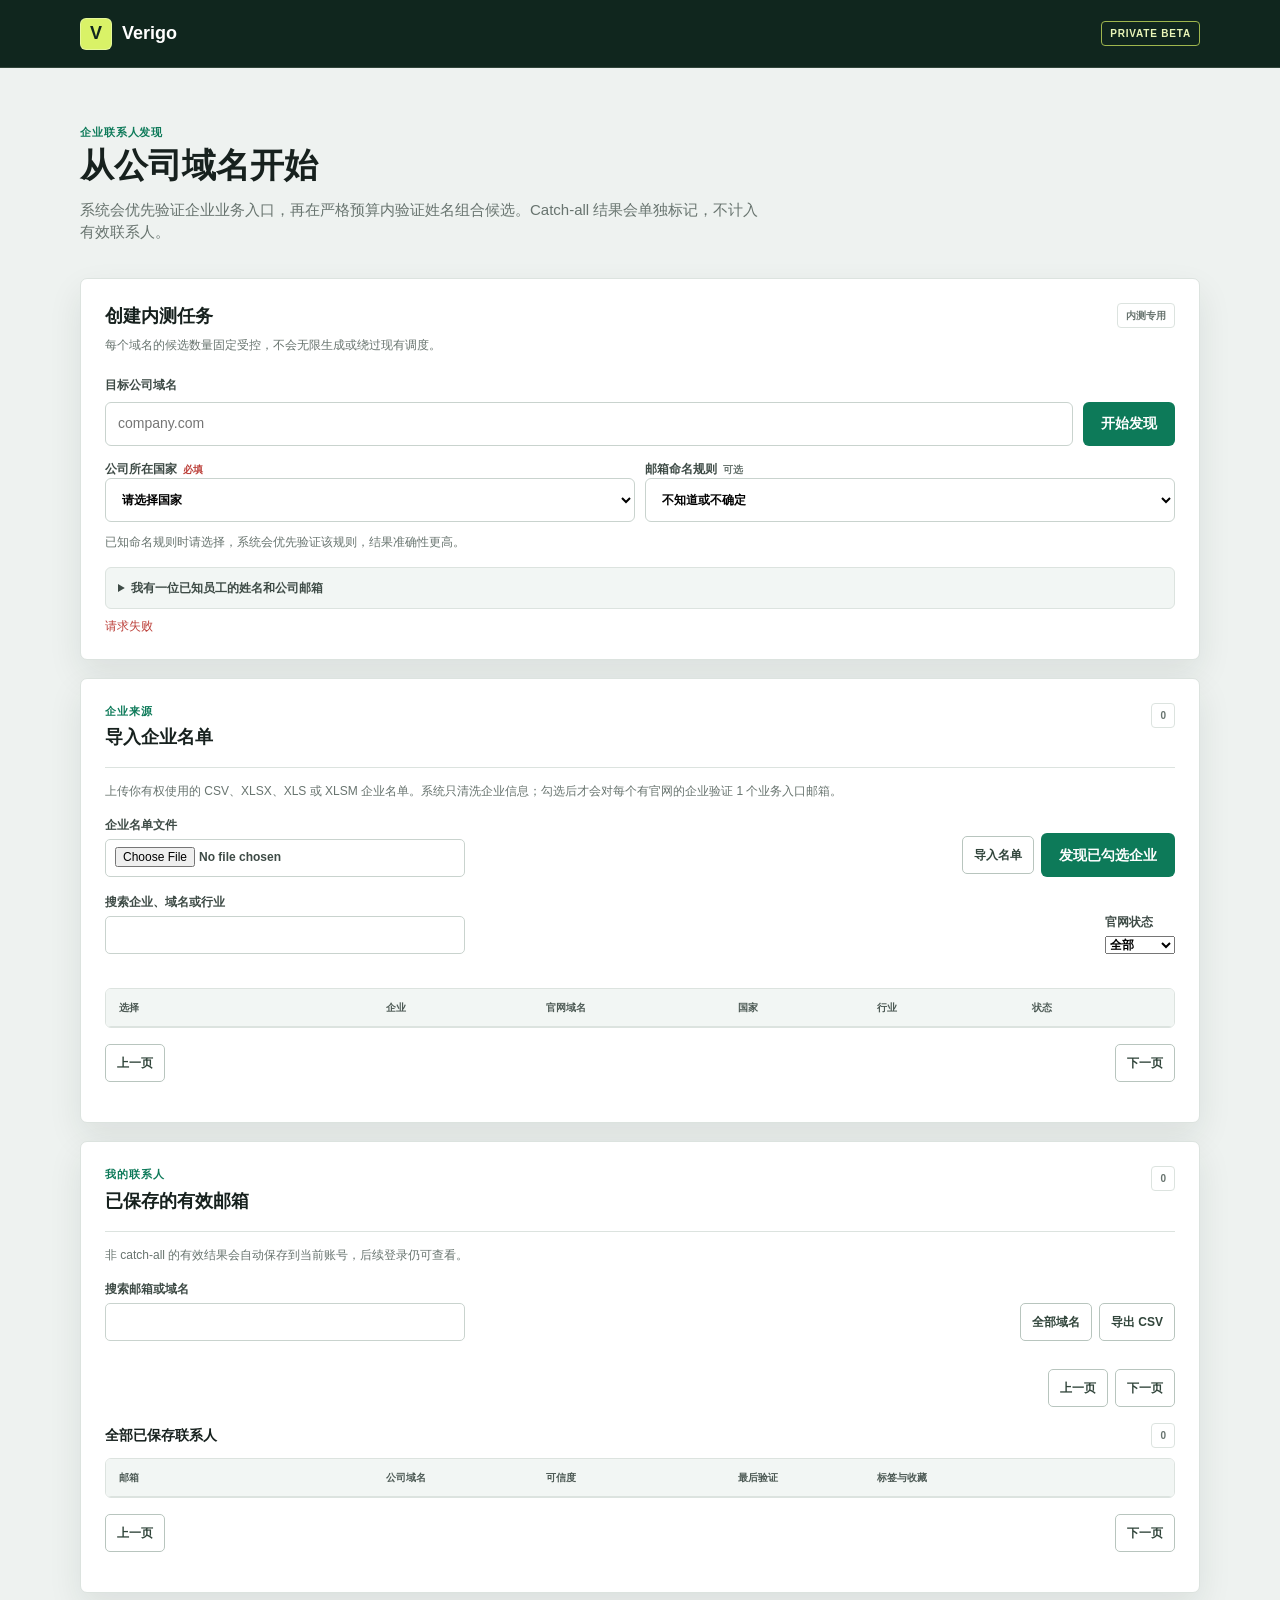
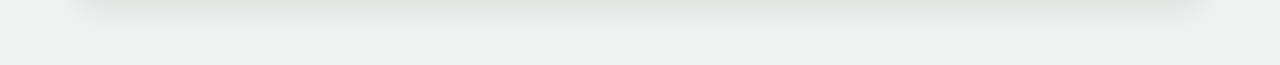
==== commit f7964ce7: "Add company list import for low-risk prospecting" ====
--- a/private_pages/prospecting-beta.html
+++ b/private_pages/prospecting-beta.html
@@ -100,6 +100,19 @@
       <div class="saved-pagination"><button id="result-previous" class="secondary" type="button">上一页</button><button id="result-next" class="secondary" type="button">下一页</button></div>
     </section>
 
+    <section id="company-list-panel" class="results" aria-labelledby="company-list-title">
+      <div class="results-heading"><div><p class="eyebrow">企业来源</p><h2 id="company-list-title">导入企业名单</h2></div><span id="company-count" class="limit">0</span></div>
+      <p class="profile-copy">上传你有权使用的 CSV、XLSX、XLS 或 XLSM 企业名单。系统只清洗企业信息；勾选后才会对每个有官网的企业验证 1 个业务入口邮箱。</p>
+      <div class="saved-controls">
+        <label class="saved-search"><span>企业名单文件</span><input id="company-file" type="file" accept=".csv,.xlsx,.xlsm,.xls"></label>
+        <div class="saved-actions"><button id="company-import" class="secondary" type="button">导入名单</button><button id="company-discover" class="primary" type="button">发现已勾选企业</button></div>
+      </div>
+      <div class="saved-controls"><label class="saved-search"><span>搜索企业、域名或行业</span><input id="company-search" type="search" autocomplete="off"></label><label class="saved-search"><span>官网状态</span><select id="company-domain-state"><option value="all">全部</option><option value="ready">有官网</option><option value="missing">待补官网</option></select></label></div>
+      <p id="company-error" class="error" role="alert"></p>
+      <div class="table-wrap"><table><thead><tr><th>选择</th><th>企业</th><th>官网域名</th><th>国家</th><th>行业</th><th>状态</th></tr></thead><tbody id="companies-body"></tbody></table></div>
+      <div class="saved-pagination"><button id="companies-previous" class="secondary" type="button">上一页</button><button id="companies-next" class="secondary" type="button">下一页</button></div>
+    </section>
+
     <section id="saved-contacts-panel" class="results" aria-labelledby="saved-contacts-title">
       <div class="results-heading"><div><p class="eyebrow">我的联系人</p><h2 id="saved-contacts-title">已保存的有效邮箱</h2></div><span id="saved-contact-count" class="limit">0</span></div>
       <p class="profile-copy">非 catch-all 的有效结果会自动保存到当前账号，后续登录仍可查看。</p>
--- a/static/css/prospecting-beta.css
+++ b/static/css/prospecting-beta.css
@@ -13,4 +13,5 @@
 .results-heading { margin-bottom:16px; }.table-wrap { overflow:auto; border:1px solid var(--line); border-radius:6px; } table { width:100%; min-width:840px; border-collapse:collapse; table-layout:fixed; } th { padding:11px 13px; border-bottom:1px solid var(--line); background:var(--soft); color:#4d5a55; font-size:10px; text-align:left; text-transform:uppercase; } td { padding:12px 13px; border-bottom:1px solid #e8ecea; vertical-align:top; overflow-wrap:anywhere; } tbody tr:last-child td { border:0; } th:nth-child(1){width:25%} th:nth-child(2){width:15%} th:nth-child(3){width:18%} th:nth-child(4){width:13%}.pill { display:inline-block; padding:4px 7px; border-radius:4px; font-size:11px; font-weight:750; }.pill.verified { background:#dff3e9; color:var(--good); }.pill.undeliverable { background:#f9e2e0; color:var(--bad); }.pill.catch_all,.pill.unknown { background:#fff0d5; color:var(--warn); }.detail { color:var(--muted); font-size:12px; }.empty td { height:150px; color:var(--muted); text-align:center; vertical-align:middle; }
 .saved-controls,.saved-table-heading,.saved-pagination { display:flex; align-items:end; justify-content:space-between; gap:12px; margin:16px 0; }.saved-actions,.contact-tools { display:flex; align-items:center; gap:7px; }.saved-search { display:grid; gap:5px; color:#3e4b46; font-size:12px; font-weight:750; }.saved-search input { width:min(360px,70vw); min-height:38px; padding:7px 9px; border:1px solid #c9d3ce; border-radius:5px; background:#fff; outline:0; }.saved-search input:focus,.tag-input:focus { border-color:var(--accent); box-shadow:0 0 0 3px rgba(13,122,89,.1); }.secondary { min-height:38px; padding:0 11px; border:1px solid #b8c5be; border-radius:5px; background:#fff; color:#31453b; font-size:12px; font-weight:750; }.secondary:hover:not(:disabled) { border-color:var(--accent); color:var(--accent-dark); }.secondary:disabled { opacity:.45; cursor:not-allowed; }.saved-domain-list { display:grid; grid-template-columns:repeat(auto-fill,minmax(190px,1fr)); gap:8px; max-height:244px; overflow:auto; padding:1px; }.domain-card { min-height:62px; display:flex; flex-direction:column; align-items:flex-start; justify-content:center; gap:2px; padding:10px 11px; border:1px solid var(--line); border-radius:6px; background:#fff; color:var(--ink); text-align:left; }.domain-card:hover,.domain-card.active { border-color:var(--accent); background:#edf8f3; }.domain-card strong { max-width:100%; overflow:hidden; text-overflow:ellipsis; white-space:nowrap; font-size:13px; }.domain-card span { color:var(--muted); font-size:11px; }.saved-table-heading { align-items:center; margin-bottom:10px; }.saved-table-heading h3 { margin:0; font-size:14px; }.favorite { width:30px; min-width:30px; height:30px; border:1px solid #c9d3ce; border-radius:5px; background:#fff; color:#809089; font-size:18px; line-height:1; }.favorite.active { border-color:#b59222; background:#fff8d8; color:#9c7210; }.tag-input { width:130px; min-height:30px; padding:5px 7px; border:1px solid #c9d3ce; border-radius:5px; background:#fff; font-size:12px; outline:0; }
 .directory-pagination { display:flex; align-items:center; justify-content:space-between; gap:12px; margin:10px 0 16px; }.directory-pagination > div { display:flex; align-items:center; gap:7px; }.directory-count { color:var(--muted); font-size:12px; }
+.company-domain { width:100%; min-width:140px; min-height:30px; padding:5px 7px; border:1px solid #c9d3ce; border-radius:5px; background:#fff; font-size:12px; }.company-status { color:var(--muted); font-size:12px; }
 @media (max-width:680px) { .topbar { padding:0 16px; }.shell { width:min(100% - 24px,1120px); padding-top:34px; }.intro h1 { font-size:28px; }.tool,.run-panel,.results { padding:18px; }.tool-heading,.run-heading,.results-heading,.saved-controls { align-items:flex-start; flex-direction:column; }.domain-row { flex-direction:column; }.run-fields,.known-contact-fields { grid-template-columns:1fr; }.primary { width:100%; }.metrics { grid-template-columns:repeat(2,1fr); }.metrics div:nth-child(2) { border-right:0; }.metrics div:nth-child(-n+2) { border-bottom:1px solid var(--line); }.saved-search input { width:100%; }.saved-controls .secondary { width:100%; } }
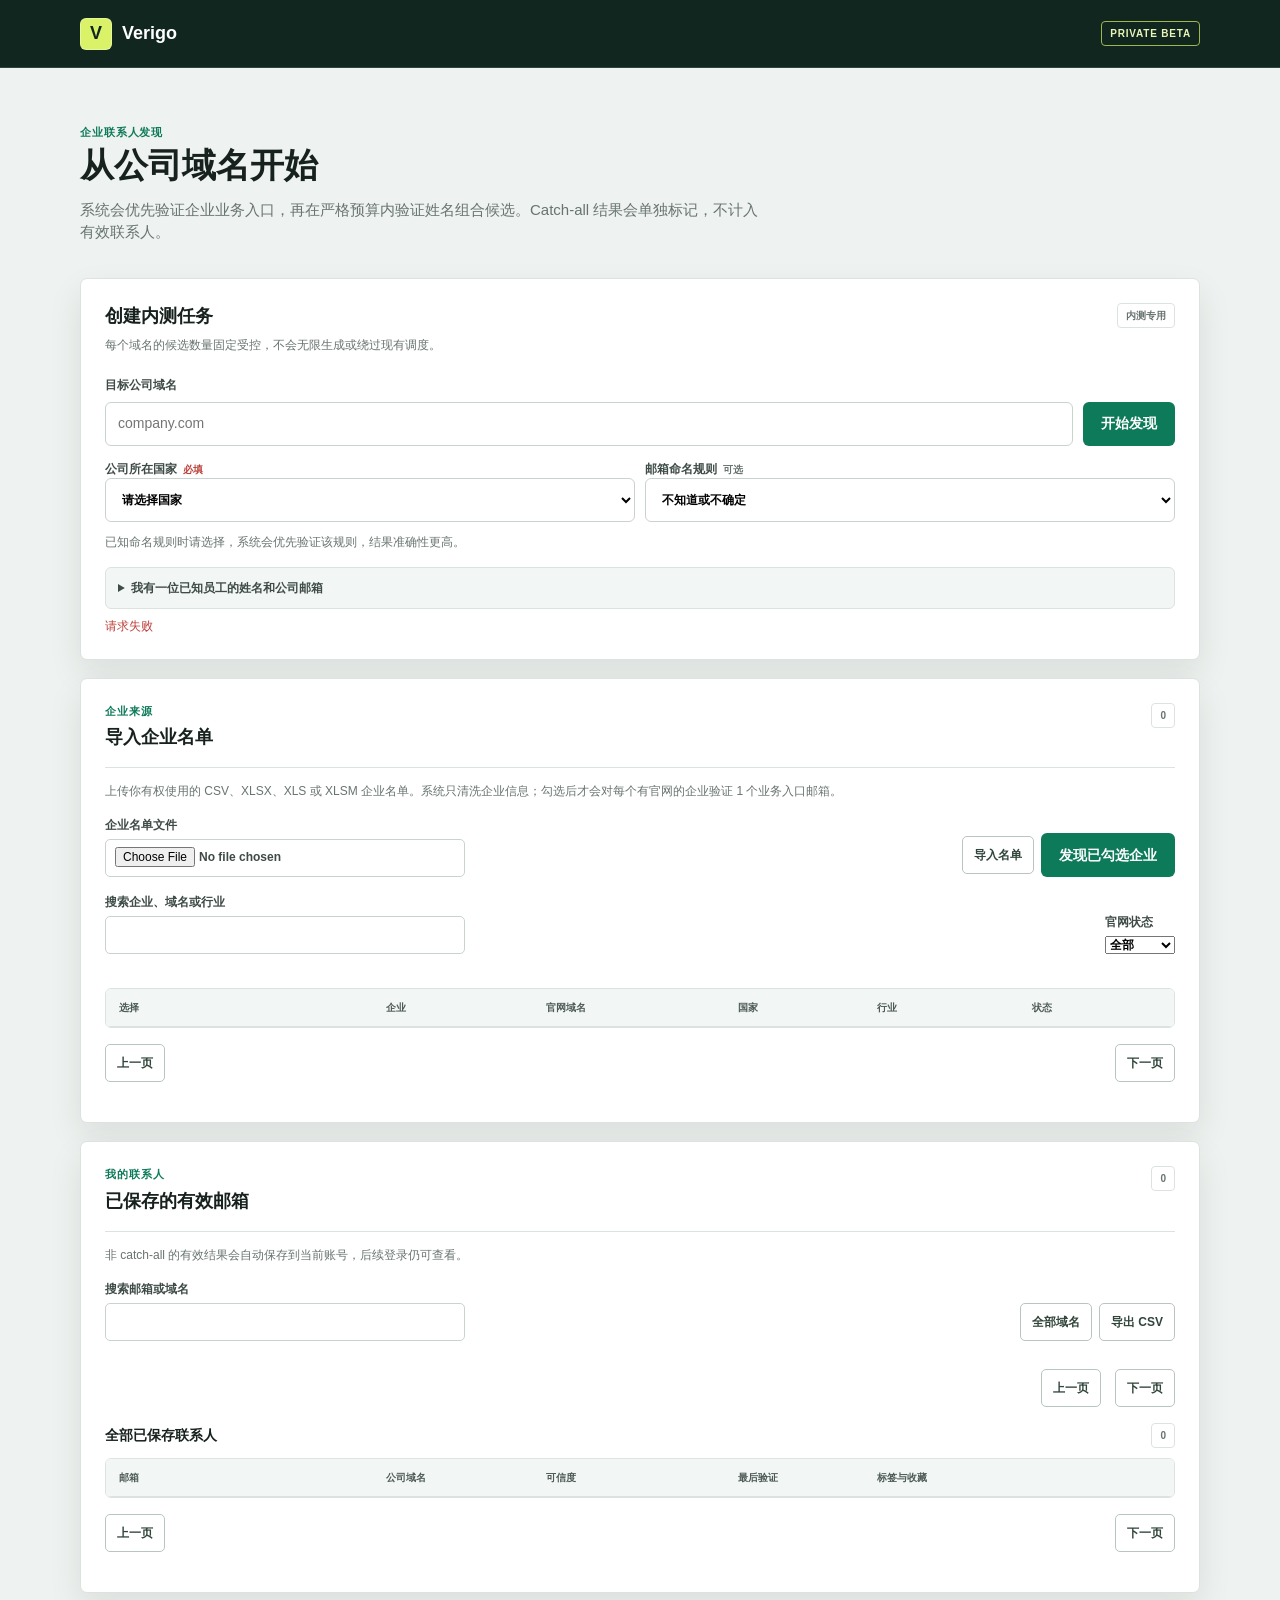
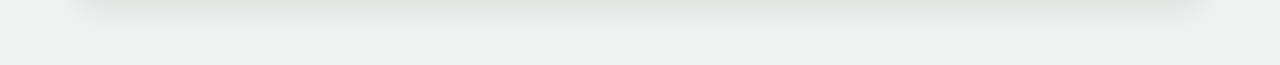
==== commit 09edd9ad: "Refactor prospecting results and pagination" ====
--- a/private_pages/prospecting-beta.html
+++ b/private_pages/prospecting-beta.html
@@ -89,6 +89,18 @@
       <p id="run-error" class="error" role="alert"></p>
     </section>
 
+    <section id="candidates-panel" class="results hidden" aria-labelledby="candidates-title">
+      <div class="results-heading"><div><p class="eyebrow">内测检查</p><h2 id="candidates-title">本任务生成的姓名候选</h2></div><span id="candidate-count" class="limit">0</span></div>
+      <p class="profile-copy">仅供内测检查姓名库质量；这里显示本次实际提交验证的候选，不代表已确认联系人。</p>
+      <div class="table-wrap">
+        <table>
+          <thead><tr><th>序号</th><th>生成的邮箱 / 姓名组合</th><th>类别</th><th>邮箱格式</th><th>来源</th></tr></thead>
+          <tbody id="candidates-body"></tbody>
+        </table>
+      </div>
+      <div class="saved-pagination"><button id="candidate-previous" class="secondary" type="button">上一页</button><div id="candidate-pages" class="page-numbers"></div><button id="candidate-next" class="secondary" type="button">下一页</button></div>
+    </section>
+
     <section id="results-panel" class="results hidden" aria-labelledby="results-title">
       <div class="results-heading"><div><p class="eyebrow">结果</p><h2 id="results-title">已确认企业联系方式</h2></div><span id="result-count" class="limit">0</span></div>
       <div class="table-wrap">
@@ -97,7 +109,7 @@
           <tbody id="results-body"></tbody>
         </table>
       </div>
-      <div class="saved-pagination"><button id="result-previous" class="secondary" type="button">上一页</button><button id="result-next" class="secondary" type="button">下一页</button></div>
+      <div class="saved-pagination"><button id="result-previous" class="secondary" type="button">上一页</button><div id="result-pages" class="page-numbers"></div><button id="result-next" class="secondary" type="button">下一页</button></div>
     </section>
 
     <section id="company-list-panel" class="results" aria-labelledby="company-list-title">
@@ -110,7 +122,7 @@
       <div class="saved-controls"><label class="saved-search"><span>搜索企业、域名或行业</span><input id="company-search" type="search" autocomplete="off"></label><label class="saved-search"><span>官网状态</span><select id="company-domain-state"><option value="all">全部</option><option value="ready">有官网</option><option value="missing">待补官网</option></select></label></div>
       <p id="company-error" class="error" role="alert"></p>
       <div class="table-wrap"><table><thead><tr><th>选择</th><th>企业</th><th>官网域名</th><th>国家</th><th>行业</th><th>状态</th></tr></thead><tbody id="companies-body"></tbody></table></div>
-      <div class="saved-pagination"><button id="companies-previous" class="secondary" type="button">上一页</button><button id="companies-next" class="secondary" type="button">下一页</button></div>
+      <div class="saved-pagination"><button id="companies-previous" class="secondary" type="button">上一页</button><div id="companies-pages" class="page-numbers"></div><button id="companies-next" class="secondary" type="button">下一页</button></div>
     </section>
 
     <section id="saved-contacts-panel" class="results" aria-labelledby="saved-contacts-title">
@@ -121,7 +133,7 @@
         <div class="saved-actions"><button id="saved-show-all" class="secondary" type="button">全部域名</button><button id="saved-export" class="secondary" type="button">导出 CSV</button></div>
       </div>
       <div id="saved-domain-list" class="saved-domain-list" aria-label="按域名查看联系人"></div>
-      <div class="directory-pagination"><span id="saved-domain-count" class="directory-count"></span><div><button id="saved-domain-previous" class="secondary" type="button">上一页</button><button id="saved-domain-next" class="secondary" type="button">下一页</button></div></div>
+      <div class="directory-pagination"><span id="saved-domain-count" class="directory-count"></span><div><button id="saved-domain-previous" class="secondary" type="button">上一页</button><span id="saved-domain-pages" class="page-numbers"></span><button id="saved-domain-next" class="secondary" type="button">下一页</button></div></div>
       <p id="saved-company-meta" class="profile-copy hidden"></p>
       <div class="saved-table-heading"><div><h3 id="saved-contact-view-title">全部已保存联系人</h3></div><span id="saved-contact-view-count" class="limit">0</span></div>
       <div class="table-wrap">
@@ -130,7 +142,7 @@
           <tbody id="saved-contacts-body"></tbody>
         </table>
       </div>
-      <div class="saved-pagination"><button id="saved-previous" class="secondary" type="button">上一页</button><button id="saved-next" class="secondary" type="button">下一页</button></div>
+      <div class="saved-pagination"><button id="saved-previous" class="secondary" type="button">上一页</button><div id="saved-pages" class="page-numbers"></div><button id="saved-next" class="secondary" type="button">下一页</button></div>
     </section>
   </main>
   <script src="/static/js/prospecting-beta.js"></script>
--- a/static/css/prospecting-beta.css
+++ b/static/css/prospecting-beta.css
@@ -13,5 +13,6 @@
 .results-heading { margin-bottom:16px; }.table-wrap { overflow:auto; border:1px solid var(--line); border-radius:6px; } table { width:100%; min-width:840px; border-collapse:collapse; table-layout:fixed; } th { padding:11px 13px; border-bottom:1px solid var(--line); background:var(--soft); color:#4d5a55; font-size:10px; text-align:left; text-transform:uppercase; } td { padding:12px 13px; border-bottom:1px solid #e8ecea; vertical-align:top; overflow-wrap:anywhere; } tbody tr:last-child td { border:0; } th:nth-child(1){width:25%} th:nth-child(2){width:15%} th:nth-child(3){width:18%} th:nth-child(4){width:13%}.pill { display:inline-block; padding:4px 7px; border-radius:4px; font-size:11px; font-weight:750; }.pill.verified { background:#dff3e9; color:var(--good); }.pill.undeliverable { background:#f9e2e0; color:var(--bad); }.pill.catch_all,.pill.unknown { background:#fff0d5; color:var(--warn); }.detail { color:var(--muted); font-size:12px; }.empty td { height:150px; color:var(--muted); text-align:center; vertical-align:middle; }
 .saved-controls,.saved-table-heading,.saved-pagination { display:flex; align-items:end; justify-content:space-between; gap:12px; margin:16px 0; }.saved-actions,.contact-tools { display:flex; align-items:center; gap:7px; }.saved-search { display:grid; gap:5px; color:#3e4b46; font-size:12px; font-weight:750; }.saved-search input { width:min(360px,70vw); min-height:38px; padding:7px 9px; border:1px solid #c9d3ce; border-radius:5px; background:#fff; outline:0; }.saved-search input:focus,.tag-input:focus { border-color:var(--accent); box-shadow:0 0 0 3px rgba(13,122,89,.1); }.secondary { min-height:38px; padding:0 11px; border:1px solid #b8c5be; border-radius:5px; background:#fff; color:#31453b; font-size:12px; font-weight:750; }.secondary:hover:not(:disabled) { border-color:var(--accent); color:var(--accent-dark); }.secondary:disabled { opacity:.45; cursor:not-allowed; }.saved-domain-list { display:grid; grid-template-columns:repeat(auto-fill,minmax(190px,1fr)); gap:8px; max-height:244px; overflow:auto; padding:1px; }.domain-card { min-height:62px; display:flex; flex-direction:column; align-items:flex-start; justify-content:center; gap:2px; padding:10px 11px; border:1px solid var(--line); border-radius:6px; background:#fff; color:var(--ink); text-align:left; }.domain-card:hover,.domain-card.active { border-color:var(--accent); background:#edf8f3; }.domain-card strong { max-width:100%; overflow:hidden; text-overflow:ellipsis; white-space:nowrap; font-size:13px; }.domain-card span { color:var(--muted); font-size:11px; }.saved-table-heading { align-items:center; margin-bottom:10px; }.saved-table-heading h3 { margin:0; font-size:14px; }.favorite { width:30px; min-width:30px; height:30px; border:1px solid #c9d3ce; border-radius:5px; background:#fff; color:#809089; font-size:18px; line-height:1; }.favorite.active { border-color:#b59222; background:#fff8d8; color:#9c7210; }.tag-input { width:130px; min-height:30px; padding:5px 7px; border:1px solid #c9d3ce; border-radius:5px; background:#fff; font-size:12px; outline:0; }
 .directory-pagination { display:flex; align-items:center; justify-content:space-between; gap:12px; margin:10px 0 16px; }.directory-pagination > div { display:flex; align-items:center; gap:7px; }.directory-count { color:var(--muted); font-size:12px; }
+.page-numbers { display:flex; align-items:center; justify-content:center; flex:1; gap:4px; min-width:0; }.page-number { width:30px; min-width:30px; height:30px; padding:0; border:1px solid #c9d3ce; border-radius:5px; background:#fff; color:#31453b; font-size:12px; font-weight:750; }.page-number:hover,.page-number.active { border-color:var(--accent); background:#edf8f3; color:var(--accent-dark); }.page-gap { color:var(--muted); font-size:12px; }
 .company-domain { width:100%; min-width:140px; min-height:30px; padding:5px 7px; border:1px solid #c9d3ce; border-radius:5px; background:#fff; font-size:12px; }.company-status { color:var(--muted); font-size:12px; }
 @media (max-width:680px) { .topbar { padding:0 16px; }.shell { width:min(100% - 24px,1120px); padding-top:34px; }.intro h1 { font-size:28px; }.tool,.run-panel,.results { padding:18px; }.tool-heading,.run-heading,.results-heading,.saved-controls { align-items:flex-start; flex-direction:column; }.domain-row { flex-direction:column; }.run-fields,.known-contact-fields { grid-template-columns:1fr; }.primary { width:100%; }.metrics { grid-template-columns:repeat(2,1fr); }.metrics div:nth-child(2) { border-right:0; }.metrics div:nth-child(-n+2) { border-bottom:1px solid var(--line); }.saved-search input { width:100%; }.saved-controls .secondary { width:100%; } }
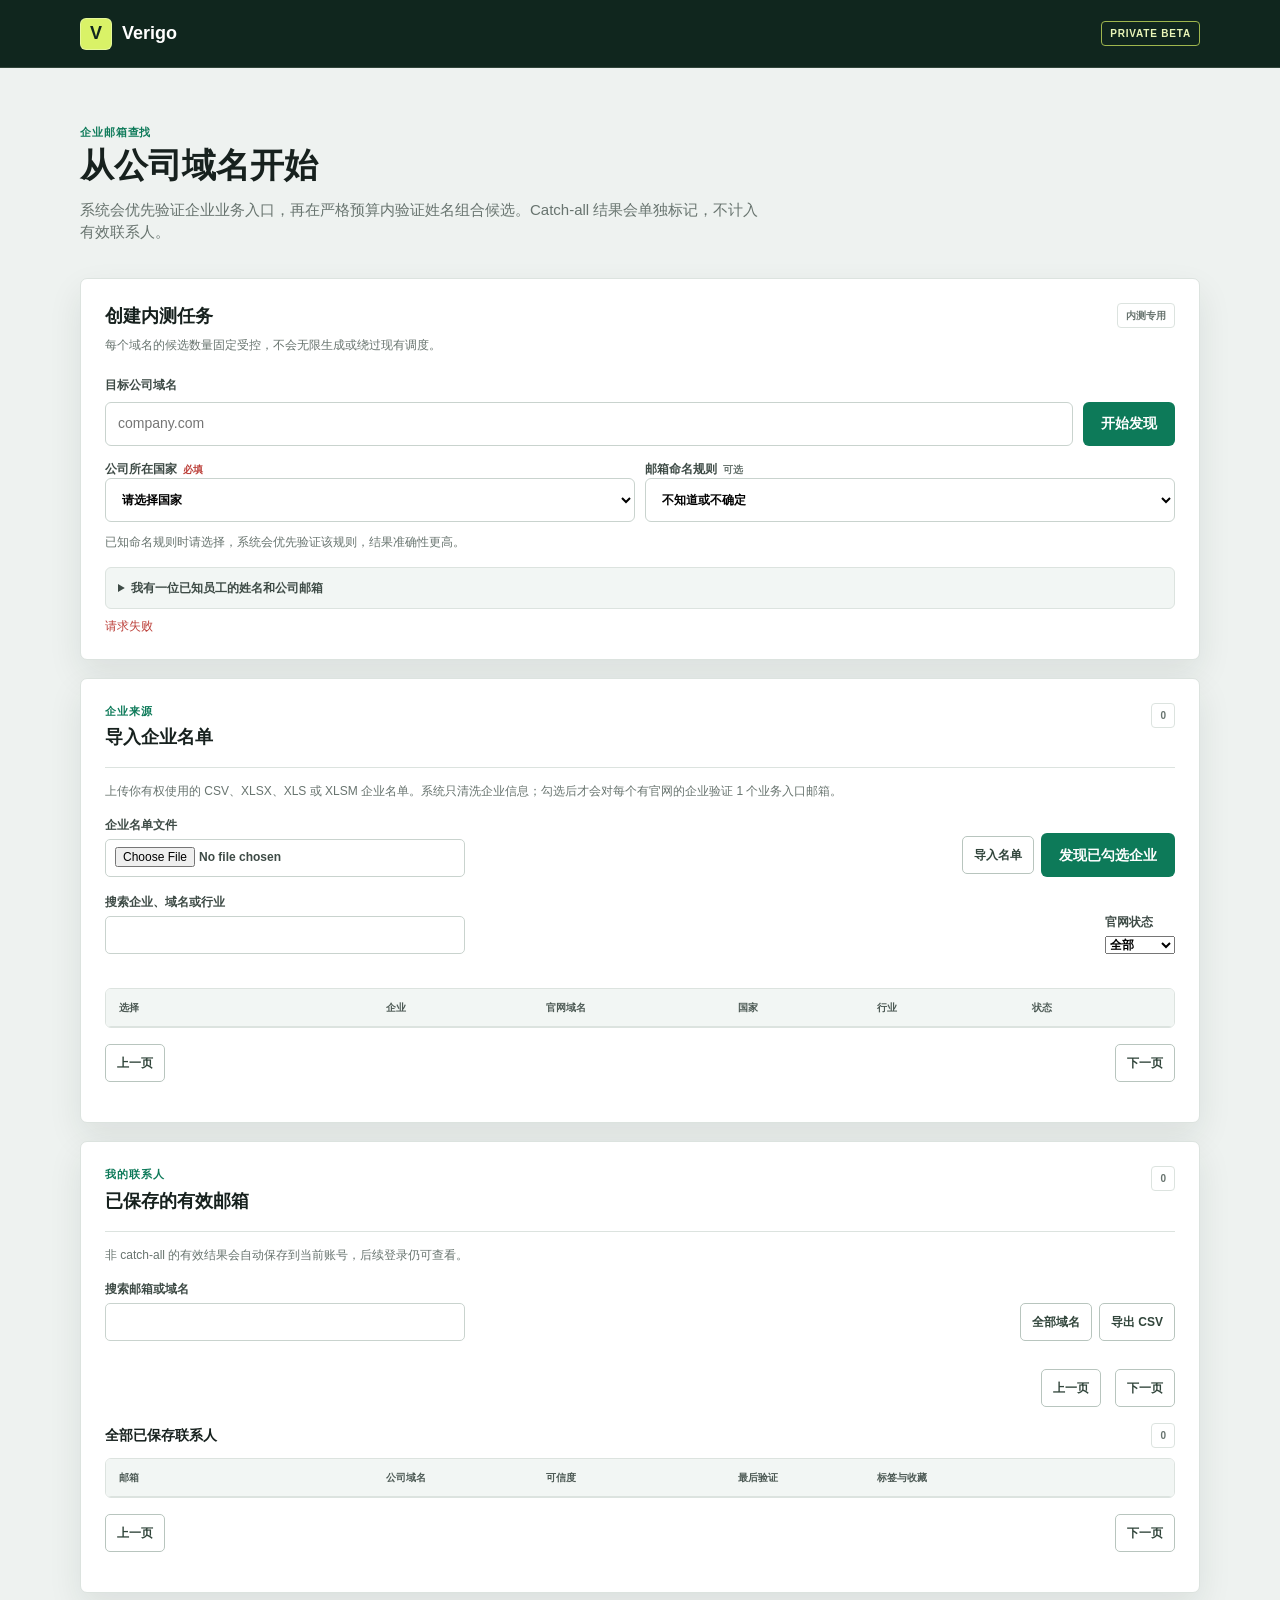
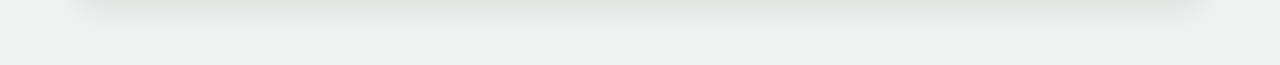
==== commit 4bbf641e: "Refine customer-facing product messaging" ====
--- a/private_pages/prospecting-beta.html
+++ b/private_pages/prospecting-beta.html
@@ -4,9 +4,9 @@
   <meta charset="utf-8">
   <meta name="viewport" content="width=device-width, initial-scale=1">
   <meta name="robots" content="noindex,nofollow,noarchive">
-  <title>Verigo - 企业联系人发现内测</title>
+  <title>Verigo - 企业邮箱查找内测</title>
   <link rel="icon" type="image/svg+xml" href="/static/favicon.svg">
-  <link rel="stylesheet" href="/static/css/prospecting-beta.css">
+  <link rel="stylesheet" href="/static/css/prospecting-beta.css?v=cr-pagination-v1">
 </head>
 <body>
   <header class="topbar">
@@ -17,7 +17,7 @@
   </header>
   <main class="shell">
     <section class="intro" aria-labelledby="page-title">
-      <p class="eyebrow">企业联系人发现</p>
+      <p class="eyebrow">企业邮箱查找</p>
       <h1 id="page-title">从公司域名开始</h1>
       <p>系统会优先验证企业业务入口，再在严格预算内验证姓名组合候选。Catch-all 结果会单独标记，不计入有效联系人。</p>
     </section>
@@ -145,6 +145,6 @@
       <div class="saved-pagination"><button id="saved-previous" class="secondary" type="button">上一页</button><div id="saved-pages" class="page-numbers"></div><button id="saved-next" class="secondary" type="button">下一页</button></div>
     </section>
   </main>
-  <script src="/static/js/prospecting-beta.js"></script>
+  <script src="/static/js/prospecting-beta.js?v=cr-pagination-v1"></script>
 </body>
 </html>
